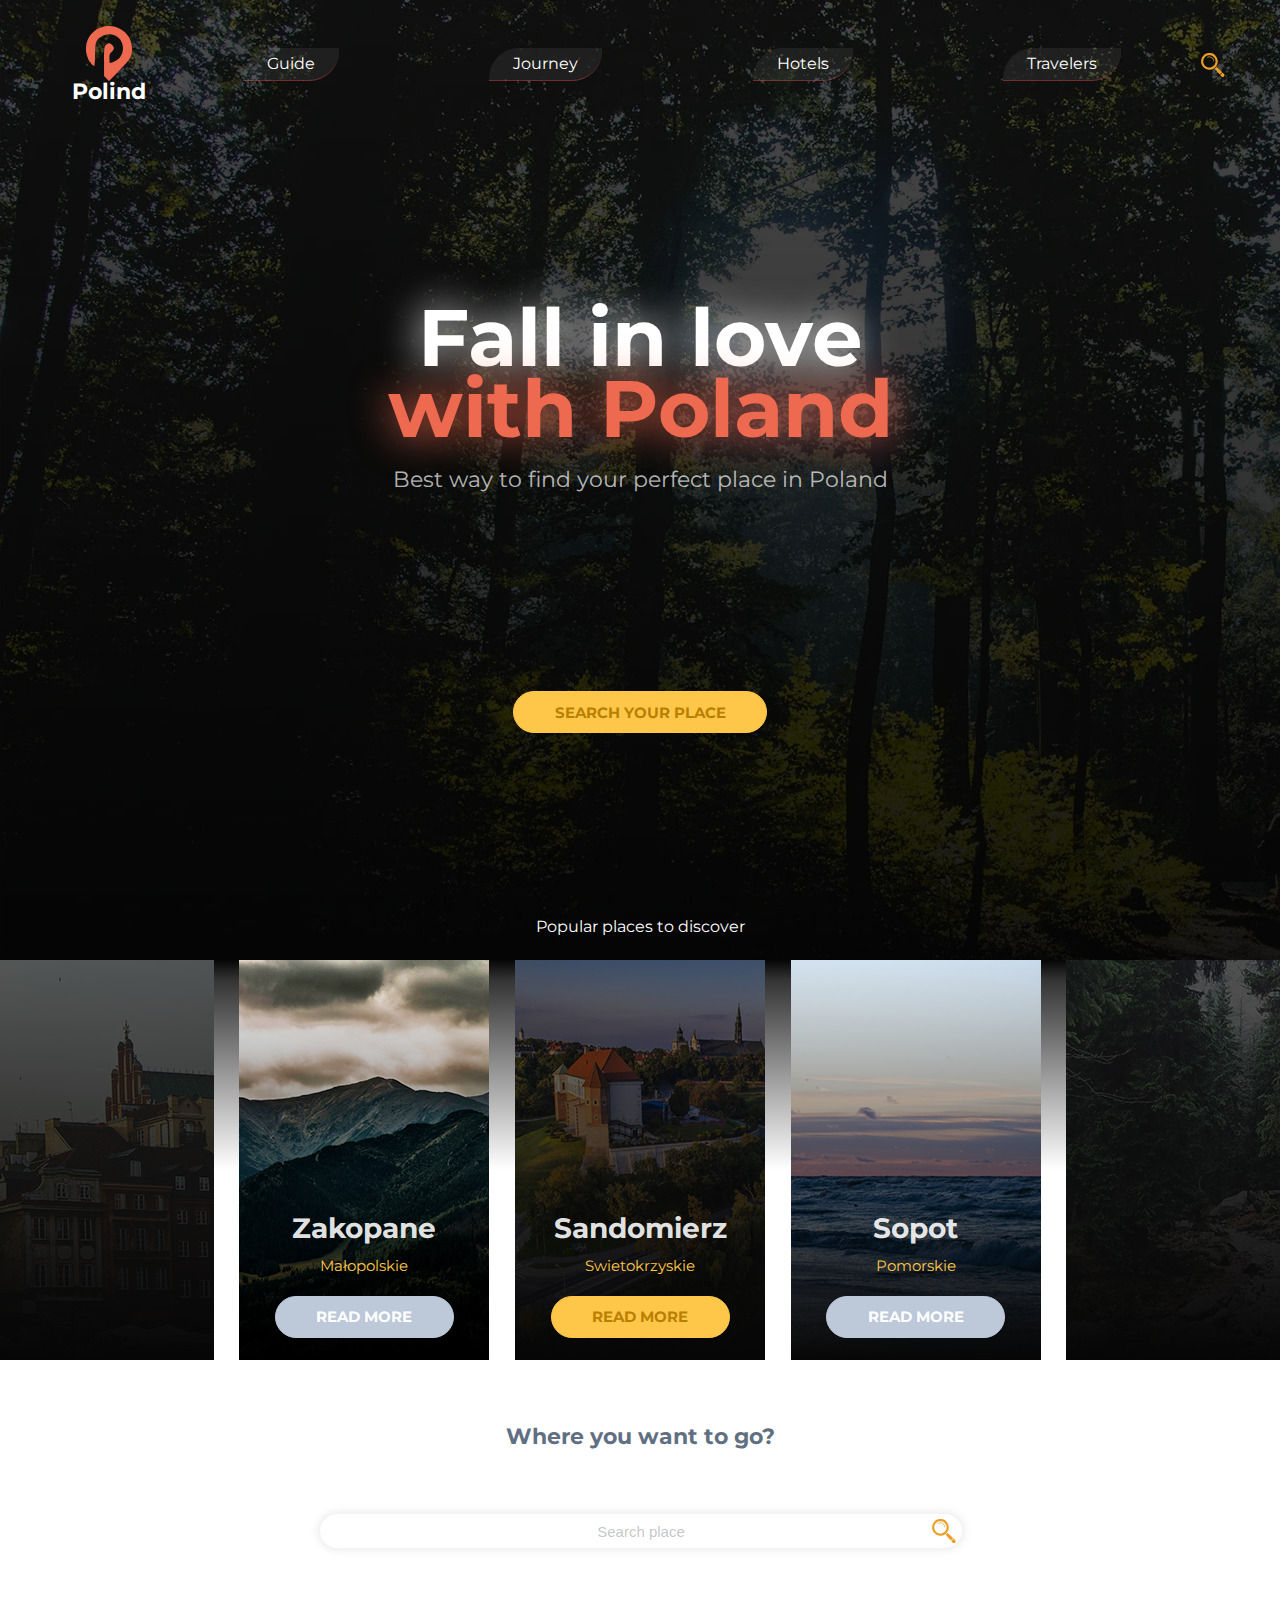
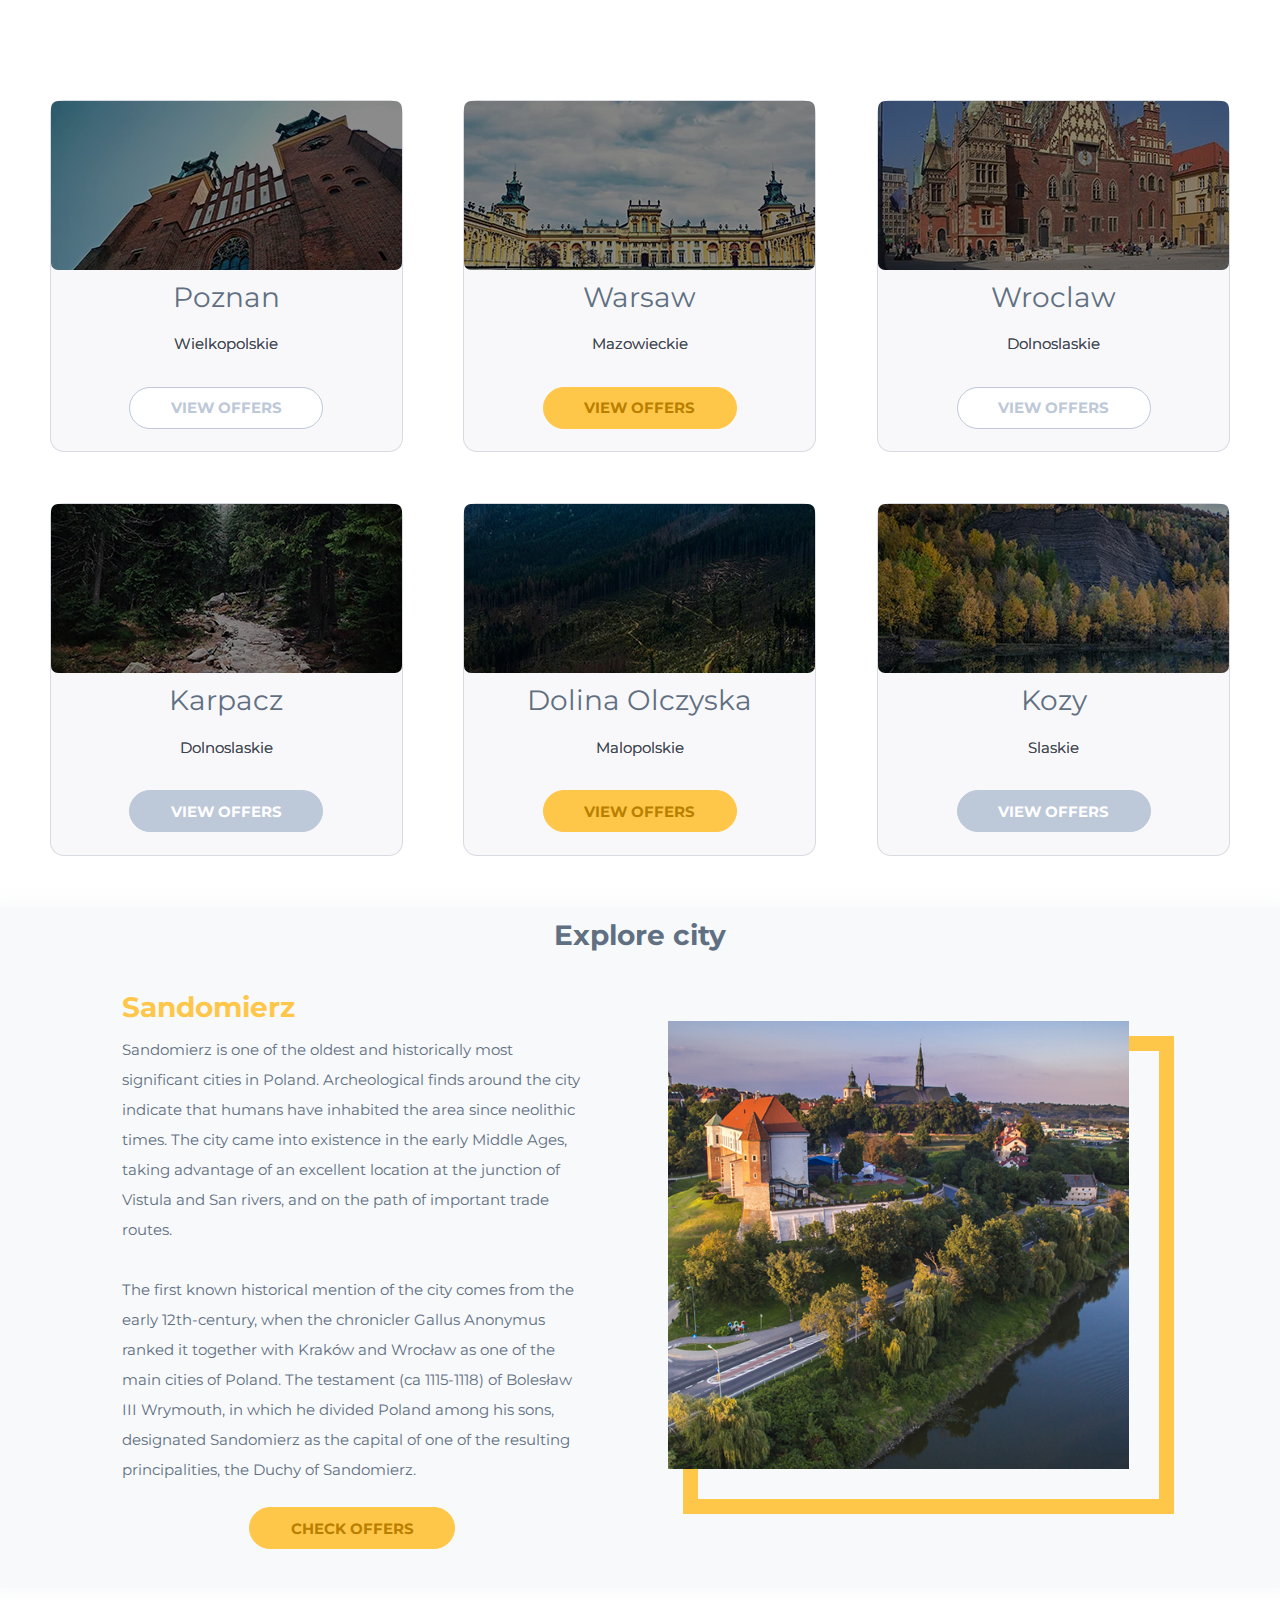
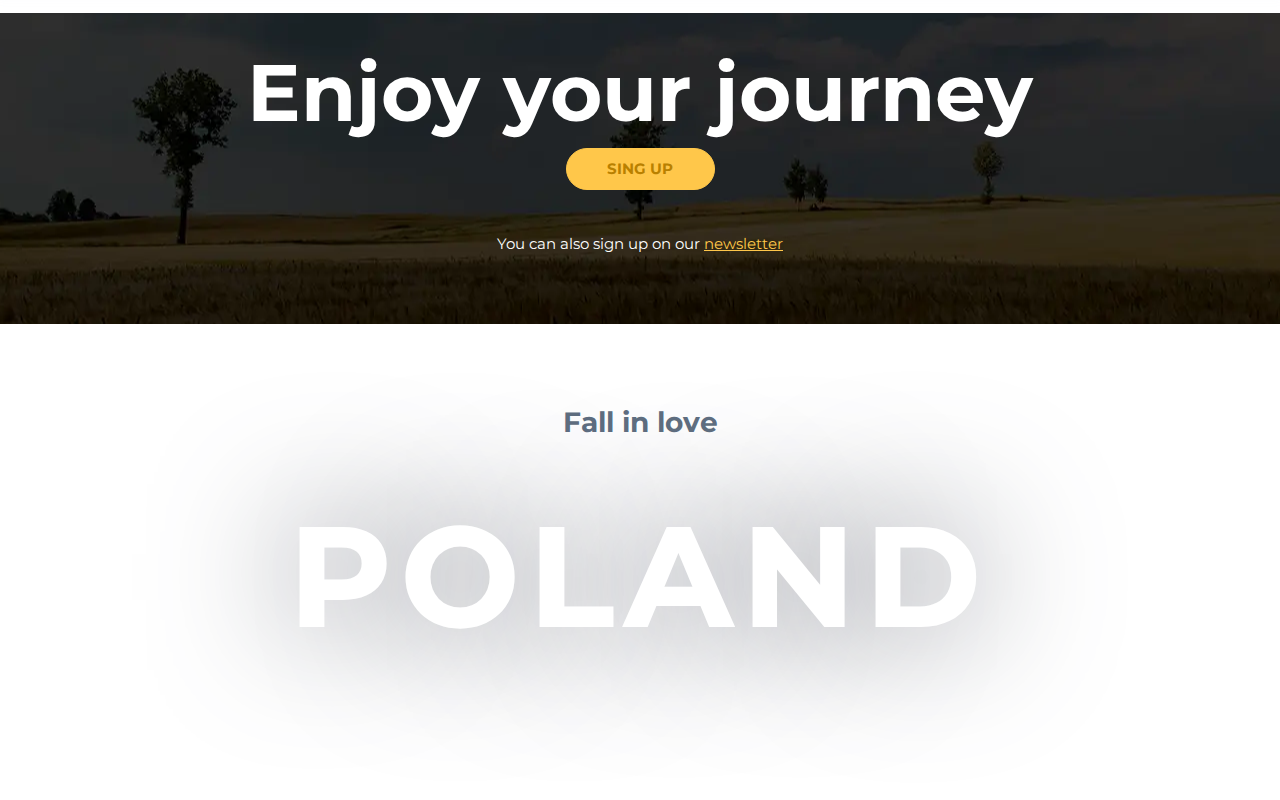
==== index.html @ 22d3c98f "scroll animations" ====
<!DOCTYPE html>
<html lang="ru">
<head>

<meta charset="UTF-8">
<meta name="viewport" content="width=device-width, initial-scale=1.0">

<link rel="apple-touch-icon" sizes="180x180" href="img/favicon/apple-touch-icon.png">
<link rel="icon" type="image/png" sizes="32x32" href="img/favicon/favicon-32x32.png">
<link rel="icon" type="image/png" sizes="16x16" href="img/favicon/favicon-16x16.png">
<link rel="manifest" href="img/favicon/site.webmanifest">
<link rel="mask-icon" href="img/favicon/safari-pinned-tab.svg" color="#5bbad5">
<meta name="msapplication-TileColor" content="#da532c">
<meta name="theme-color" content="#ffffff">


<link href="https://fonts.googleapis.com/css2?family=Montserrat:wght@400;700&display=swap" rel="stylesheet">

<link rel="stylesheet" href="css/reset.css"> 
<link rel="stylesheet" href="css/main.css"> 
<script src="js/main.js" defer></script>


<title> Poland Travel </title>  

</head>

<body class="body">
<div class="contanier">
<header class="header"> 


<div class="header__menu">
  
  <button class="header__mobile-toggle button"></button>
<div class="header__logo-body">
<div  class="header__logo-img" ></div>
<div class="header__logo-txt">Polind</div>

</div>

<ul class="header__menu-list ">

    <li class="header__menu-item">
Guide
    </li>
    <li class="header__menu-item">
Journey 
    </li>
    <li class="header__menu-item">
Hotels
    </li>
    <li class="header__menu-item">
Travelers
    </li>
    <li class="header__search-btn"><button  class=" search-btn header__search-btn " ></button></li>
    
</ul>

</div>



<div class=" header__title-wrapper">
<div  class="header__title-body  ">
    <span class="header__title-txt">Fall&nbsp;in&nbsp;love <br></span> <span class="header__title-two-txt">with&nbsp;Poland</span><br>
    <span class="header__subtitle-txt">Best way to find your perfect place in Poland</span>
</div>
</div>


<div class="header__btn">
<button class="btn-big button btn-orange">
search your place
</button>
</div>




<span  class="header__subtitle-thwo-txt">Popular places to discover</span>



</header>   




<main class="content"> 

<div class="content__head-wrapper">

<div class="content__head-list">



<div class="content__head-item">

      <span class="content__head-item-title">Zakopane</span>
      <br>
      <span class="content__head-item-subtitle">Małopolskie</span>
      <button class="content__sity-line-item-btn btn-big button btn-grey">
        read&nbsp;more
        </button>
</div>  

<div class="content__head-item">
      <span class="content__head-item-title">Sandomierz</span>
      <br>
      <span class="content__head-item-subtitle">Swietokrzyskie</span>



<button class="content__sity-line-item-btn btn-big button btn-orange">
read&nbsp;more
</button>

</div>  

<div class="content__head-item">
      <span class="content__head-item-title">Sopot</span>
      <br>
      <span class="content__head-item-subtitle">Pomorskie</span>
      <button class="content__sity-line-item-btn btn-big button btn-grey">
        read&nbsp;more
        </button>
</div>  

</div>
</div>

<div class="content__title ">
  <label for="search-form">Where you want to go?</label>
</div>




  <form class="content__search-form">
  <input  id="search-form" maxlength="30" class="content__search-form-input" type="text" placeholder="Search place">
  <button  class="content__search-form-btn  search-btn" ></button>

  </form>




<nav class="content__btn-line-wrapper animation">
  <div class="content__btn-line ">
<button class="btn-small  button btn-orange">
Journey
</button>
<button class="btn-small  button btn-grey">
Travelers
</button>
<button class="btn-small  button btn-grey">
Guide
</button>
</div>
<div class="content__btn-line ">
<button class="btn-small  button btn-white ">
Mazury
</button>
<button class="btn-small  button btn-white ">
Cracow
</button>

<button class=" btn-small  button btn-white ">
Zakopane
</button>
</div>
</nav>





<section   class="content__sity-line-list ">
  


<div class="content__sity-line-item">

  <picture >
    <source class="content__sity-line-item-img" srcset="img/content/Poznan.webp" type="image/webp">
      <img class="content__sity-line-item-img" alt="Poznan"  src="img/content/Poznan.png">
  </picture>


<h2 class="content__sity-line-item-title">Poznan</h2>
<div class="content__sity-line-item-subtitle">Wielkopolskie</div>

<button  class="content__sity-line-item-btn btn-big button btn-white">
view&nbsp;offers
</button>

</div>


<div class="content__sity-line-item">
  
  <picture >
    <source class="content__sity-line-item-img" srcset="img/content/warshaw.webp" type="image/webp">
      <img class="content__sity-line-item-img" alt="Warsaw"  src="img/content/warshaw.png">
  </picture>


<h2 class="content__sity-line-item-title">Warsaw</h2>
<div class="content__sity-line-item-subtitle">Mazowieckie</div>

<button class="content__sity-line-item-btn btn-big button btn-orange">
view&nbsp;offers 
</button>
</div>



<div class="content__sity-line-item">
  
  <picture >
    <source class="content__sity-line-item-img" srcset="img/content/wroclaw.webp" type="image/webp">
      <img class="content__sity-line-item-img" alt="Wroclaw"  src="img/content/wroclaw.png">
  </picture>


<h2 class="content__sity-line-item-title">Wroclaw</h2>
<div class="content__sity-line-item-subtitle">Dolnoslaskie</div>

<button class="content__sity-line-item-btn btn-big button btn-white">
view&nbsp;offers
</button>
</div>





<div class="content__sity-line-item">
  
  <picture >
    <source class="content__sity-line-item-img" srcset="img/content/karpacz.webp" type="image/webp">

      <img class="content__sity-line-item-img" alt="Karpacz" src="img/content/karpacz.png">
  </picture>


<h2 class="content__sity-line-item-title">Karpacz</h2>
<div class="content__sity-line-item-subtitle">Dolnoslaskie</div>

<button class="content__sity-line-item-btn btn-big button btn-grey">
view&nbsp;offers
</button>
</div>


<div class="content__sity-line-item">

  <picture >
    <source class="content__sity-line-item-img" srcset="img/content/dolina_o_czyska.webp" type="image/webp">

      <img class="content__sity-line-item-img" alt="Dolina Olczyska"  src="img/content/dolina_o_czyska.png">
  </picture>


<h2 class="content__sity-line-item-title">Dolina Olczyska</h2>
<div class="content__sity-line-item-subtitle">Malopolskie</div>

<button class="content__sity-line-item-btn btn-big button btn-orange">
view&nbsp;offers
</button>

</div>



<div class="content__sity-line-item">
  <picture >
    <source class="content__sity-line-item-img" srcset="img/content/kozy.webp" type="image/webp">

      <img class="content__sity-line-item-img"  alt="Kozy"  src="img/content/kozy.png">
  </picture>

<h2 class="content__sity-line-item-title">Kozy</h2>
<div class="content__sity-line-item-subtitle">Slaskie</div>

<button class="content__sity-line-item-btn btn-big button btn-grey">
view&nbsp;offers
</button>
</div>




</section>





<section class="sity-special" >

<h2 class="sity-special__title">
  Explore city
</h2>

<div class="sity-special__body">

<div class="sity-special__body-left">
<h3 class="sity-special__body-left-title">Sandomierz</h3>
<div class="sity-special__txt"> 
<p>
Sandomierz is one of the oldest and historically most significant cities in Poland. Archeological finds around the city indicate that humans have inhabited the area since neolithic times. The city came into existence in the early Middle Ages, taking advantage of an excellent location at the junction of Vistula and San rivers, and on the path of important trade routes. 
</p>
<br>
<p>
The first known historical mention of the city comes from the early 12th-century, when the chronicler Gallus Anonymus ranked it together with Kraków and Wrocław as one of the main cities of Poland. The testament (ca 1115-1118) of Bolesław III Wrymouth, in which he divided Poland among his sons, designated Sandomierz as the capital of one of the resulting principalities, the Duchy of Sandomierz.
</p>
</div>

<button class="btn-big button  btn-orange">
  check&nbsp;offers 
</button>
</div>
<div class="sity-special__bg-wrapper">
  <span class="sity-special__bg-txt  animation">San</span>
  <span class="sity-special__bg-txt  animation">dom </span>
  <span class="sity-special__bg-txt  animation">ierz </span>
  </div>

<div class="sity-special__body-right">

<img alt="sandomierz" class="sity-special__img" src="img/content/sandomierz.png">


</div>


</div>
</section>

</main>

<footer class="footer"> 
<div class="footer__offer">
<p  class="footer__offer-title ">
Enjoy your journey
</p>

<button class="btn-big button btn-orange">
sing&nbsp;up
</button>


<a href="#" class="footer__offer-link">You can also sign up on our 
    <span class="footer__offer-link-span">newsletter</span>
</a>

</div>

<div class="footer__end">
  Fall in love 
<div class="footer__end-bg"> poland</div> 

</div>

</footer> 

<button class="go-top-btn"></button>
</div>
</body>
</html>
---- css/main.css ----
html {
  scroll-behavior: smooth;
  font-family: "Montserrat";
}

.body {
  width: 100%;
  margin: 0;
}

a, .button {
  cursor: pointer;
  outline: none;
}
a:focus, .button:focus {
  outline: none;
}
a:focus, .button:focus {
  outline: none;
}
a:hover, .button:hover {
  outline: none;
}

.contanier {
  overflow: hidden;
  max-width: 1600px;
  margin: 0 auto;
}

.button {
  font-size: 12px;
  text-decoration: none;
  font-family: "Montserrat";
  outline: none;
  border-radius: 40px;
  cursor: pointer;
  transition: all 0.4s ease-in-out;
  -webkit-user-select: none;
          user-select: none;
}
@media only screen and (min-width: 576px) {
  .button {
    font-size: 13px;
  }
}
@media only screen and (min-width: 767px) {
  .button {
    font-size: 14px;
  }
}
@media only screen and (min-width: 991px) {
  .button {
    font-size: 15px;
  }
}

.btn-big {
  text-transform: uppercase;
  padding: 0.7em 2.7em;
  font-weight: bold;
  margin: 1.5em auto;
}

.btn-small {
  padding: 0.3em 1em;
  font-weight: bold;
  margin: 1.5em auto;
}

.btn-orange {
  background-color: #ffc74a;
  color: #b98000;
  border: #ffc74a 1px solid;
}
.btn-orange:focus {
  color: #ffffff;
  border: #ffffff 1px solid;
  box-shadow: #ffc74a 0 0 5px 2px;
}

.btn-grey {
  background-color: #bdc8d9;
  color: #ffffff;
  border: 1px solid #bdc8d9;
}
.btn-grey:focus {
  color: #ffffff;
  border: #ffffff 1px solid;
  background-color: #8f96a1;
  box-shadow: #5d6269 0 0 5px 2px;
}

.btn-white {
  background-color: #ffffff;
  color: #bdc8d9;
  border: 1px solid #bdc8d9;
}
.btn-white:focus {
  color: #5d6269;
  border: #ffc74a 1px solid;
  box-shadow: #ffc74a 0 0 5px 2px;
}

.search-btn {
  background-image: url(../img/search.svg);
  background-size: 1.5em;
  background-repeat: no-repeat;
  background-position: center;
  border-radius: 50%;
  border: none;
  outline: none;
  width: 2em;
  min-height: 1.5em;
  height: 100%;
  background-color: transparent;
  transform: rotate(1deg);
  transition: all 0.4s ease-in-out;
}
.search-btn:focus {
  transform: rotate(25deg);
}

@media only screen and (min-width: 991px) {
  .search-btn:hover {
    transform: rotate(25deg);
  }

  .btn-orange:hover {
    color: #ffffff;
    border: #ffffff 1px solid;
    box-shadow: #ffc74a 0 0 5px 2px;
  }

  .btn-grey:hover {
    color: #ffffff;
    border: #ffffff 1px solid;
    background-color: #8f96a1;
    box-shadow: #5d6269 0 0 5px 2px;
  }

  .btn-white:hover {
    color: #5d6269;
    border: #ffc74a 1px solid;
    box-shadow: #ffc74a 0 0 5px 2px;
  }
}
.go-top-btn {
  width: 2em;
  height: 2em;
  border-radius: 50%;
  z-index: 7;
  background-image: url(../img/arrow_up.svg);
  background-repeat: no-repeat;
  background-position: center;
  display: none;
  background-color: rgba(134, 134, 134, 0.466);
  border: 1px solid transparent;
  position: fixed;
  bottom: 4vw;
  right: 2vw;
  transition: all 0.4s linear;
}
.go-top-btn:hover, .go-top-btn:focus {
  background-color: rgba(134, 134, 134, 0.815);
  border: 1px solid white;
  box-shadow: rgba(134, 134, 134, 0.815) 0 0 5px 3px;
}

.animation {
  visibility: hidden;
}

.header {
  background: linear-gradient(rgba(0, 0, 0, 0.7), rgba(0, 0, 0, 0.9)), url(../img/header/Header-bg_mobile.webp);
  background-repeat: no-repeat;
  background-size: cover;
  color: #ffff;
  text-align: center;
  display: flex;
  flex-direction: column;
  justify-content: space-around;
  -webkit-user-select: none;
          user-select: none;
  min-height: 101vh;
  max-height: 900px;
  overflow: hidden;
  position: relative;
}

.header__menu {
  display: flex;
  justify-content: space-between;
  align-items: center;
  padding: 0 1em;
}

.header__logo-body {
  display: flex;
  align-items: center;
  justify-content: center;
  flex-wrap: wrap;
  font-size: 16px;
  z-index: 7;
  top: 1em;
  left: 1em;
  position: absolute;
}
@media only screen and (min-width: 576px) {
  .header__logo-body {
    font-size: 18px;
  }
}
@media only screen and (min-width: 767px) {
  .header__logo-body {
    font-size: 20px;
  }
}
@media only screen and (min-width: 991px) {
  .header__logo-body {
    font-size: 22px;
  }
}

.header__logo-img {
  background-image: url(../img/Logo.svg);
  background-size: contain;
  background-position: center;
  background-repeat: no-repeat;
  height: 2.5em;
  width: 2.5em;
}

.header__logo-txt {
  color: white;
  font-weight: bold;
}

.header__mobile-toggle {
  padding: 1em;
  border: none;
  background-color: transparent;
  position: absolute;
  top: 1em;
  right: 1em;
  z-index: 7;
}
.header__mobile-toggle::before, .header__mobile-toggle::after {
  content: " ";
  height: 0.2em;
  width: 100%;
  background-color: #fff;
  position: absolute;
  border-radius: 40px;
  box-shadow: 0 0 5px 1px #fff;
}
.header__mobile-toggle::before {
  top: 30%;
  right: 0;
  width: 80%;
}
.header__mobile-toggle::after {
  bottom: 30%;
  right: 0;
}

.header__mobile-toggle--active {
  padding: 1em;
  border: none;
  background-color: transparent;
  position: absolute;
  top: 1.5em;
  right: 1em;
  z-index: 7;
}
.header__mobile-toggle--active::before, .header__mobile-toggle--active::after {
  content: " ";
  height: 0.2em;
  width: 100%;
  background-color: #fff;
  position: absolute;
  border-radius: 40px;
  box-shadow: 0 0 5px 1px #f04a4a;
}
.header__mobile-toggle--active::before {
  top: 40%;
  right: 0;
  width: 100%;
  transform: rotate(45deg);
}
.header__mobile-toggle--active::after {
  bottom: 50%;
  right: 0;
  transform: rotate(-45deg);
}

.header__menu-list {
  background-color: black;
  display: flex;
  flex-direction: column;
  justify-content: space-evenly;
  height: 100vh;
  width: 100vw;
  transition: all 1s linear;
  position: absolute;
  top: 0;
  right: 0;
  z-index: 6;
  transform: translateX(100%);
  transition: all 0.4s linear;
}

.header__menu-list--active {
  transform: translateX(0%);
}

.header__search-btn {
  display: none;
}

.header__menu-item {
  text-decoration: none;
  padding: 0.5em 1.5em;
  color: #ffff;
  list-style-type: none;
  margin: auto;
  border-bottom: 1px rgba(240, 74, 74, 0.397) solid;
  border-top-left-radius: 30px;
  border-bottom-right-radius: 30px;
  background: rgba(255, 255, 255, 0.07);
  transition: all 0.5s linear;
}
.header__menu-item:focus {
  box-shadow: #fff -2px -1px 5px 0.5px;
  background: rgba(255, 255, 255, 0.123);
  border-bottom: 1px #f04a4a solid;
  text-shadow: 0 0 7px #ed6950;
  -webkit-text-decoration: underline #ed6950;
          text-decoration: underline #ed6950;
  color: black;
  -webkit-text-stroke: 1px white;
}

.header__title-wrapper {
  margin-top: 3em;
  text-align: center;
  padding: 0 2em;
}

.header__title-txt, .header__title-two-txt {
  color: white;
  font-weight: bold;
  font-size: 40px;
  animation: madword 3s 0.2s;
}
@media only screen and (min-width: 576px) {
  .header__title-txt, .header__title-two-txt {
    font-size: 55px;
  }
}
@media only screen and (min-width: 767px) {
  .header__title-txt, .header__title-two-txt {
    font-size: 60px;
  }
}
@media only screen and (min-width: 991px) {
  .header__title-txt, .header__title-two-txt {
    font-size: 80px;
  }
}

.header__title-txt {
  text-shadow: 0 0 0.5em;
  letter-spacing: 0em;
}

.header__title-two-txt {
  letter-spacing: 0em;
  color: #ed6950;
  text-shadow: 0 0 0.5em;
}

@keyframes madword {
  0% {
    text-shadow: 0 0 0em;
    color: transparent;
    letter-spacing: 10em;
  }
  50% {
    text-shadow: 0 0 0em;
    letter-spacing: 0em;
  }
  80% {
    text-shadow: 0 0 1em;
  }
  90% {
    text-shadow: 0 0 0em;
    letter-spacing: 0em;
  }
  100% {
    text-shadow: 0 0 0em;
    letter-spacing: 0em;
  }
}
.header__subtitle-txt {
  color: rgba(255, 255, 255, 0.7);
  font-size: 16px;
}
@media only screen and (min-width: 576px) {
  .header__subtitle-txt {
    font-size: 18px;
  }
}
@media only screen and (min-width: 767px) {
  .header__subtitle-txt {
    font-size: 20px;
  }
}
@media only screen and (min-width: 991px) {
  .header__subtitle-txt {
    font-size: 22px;
  }
}

.header-btn, .header__subtitle__thwo-wrapper, .header__title-body {
  line-height: 3em;
  text-align: center;
}

.header__subtitle-thwo-txt {
  color: white;
}

@media screen and (min-width: 991px) {
  .header {
    background: linear-gradient(rgba(0, 0, 0, 0.7), rgba(0, 0, 0, 0.9)), url(../img/header/Photo.webp);
    justify-content: space-between;
    padding: 2vw 2vw;
  }

  .header__menu {
    display: flex;
    justify-content: space-between;
    align-items: center;
    padding: 0 2vw;
  }

  .header__mobile-toggle, .header__mobile-toggle--active {
    display: none;
  }

  .header__logo-body {
    position: static;
  }

  .header__menu-list {
    position: static;
    background-color: transparent;
    display: flex;
    flex-direction: row;
    justify-content: space-evenly;
    height: auto;
    width: 100%;
    transition: all 1s linear;
    z-index: 6;
    transform: translateX(0);
    transition: all 0.4s linear;
  }

  .header__search-btn {
    display: block;
  }

  .header__menu-item {
    text-decoration: none;
    padding: 0.5em 1.5em;
    color: #ffff;
    list-style-type: none;
    margin: auto;
    border-bottom: 1px rgba(240, 74, 74, 0.397) solid;
    border-top-left-radius: 30px;
    border-bottom-right-radius: 30px;
    background: rgba(255, 255, 255, 0.07);
    cursor: pointer;
    transition: all 0.5s linear;
  }
  .header__menu-item:hover {
    box-shadow: #fff -2px -1px 5px 0.5px;
    background: rgba(255, 255, 255, 0.123);
    border-bottom: 1px #f04a4a solid;
    text-shadow: 0 0 7px #ed6950;
    -webkit-text-decoration: underline #ed6950;
            text-decoration: underline #ed6950;
    color: black;
    -webkit-text-stroke: 1px white;
  }
}
.header {
  background: linear-gradient(rgba(0, 0, 0, 0.7), rgba(0, 0, 0, 0.9)), url(../img/header/Header-bg_mobile.webp);
  background-repeat: no-repeat;
  background-size: cover;
  color: #ffff;
  text-align: center;
  display: flex;
  flex-direction: column;
  justify-content: space-around;
  -webkit-user-select: none;
          user-select: none;
  min-height: 101vh;
  max-height: 900px;
  overflow: hidden;
  position: relative;
}

.header__menu {
  display: flex;
  justify-content: space-between;
  align-items: center;
  padding: 0 1em;
}

.header__logo-body {
  display: flex;
  align-items: center;
  justify-content: center;
  flex-wrap: wrap;
  font-size: 16px;
  z-index: 7;
  top: 1em;
  left: 1em;
  position: absolute;
}
@media only screen and (min-width: 576px) {
  .header__logo-body {
    font-size: 18px;
  }
}
@media only screen and (min-width: 767px) {
  .header__logo-body {
    font-size: 20px;
  }
}
@media only screen and (min-width: 991px) {
  .header__logo-body {
    font-size: 22px;
  }
}

.header__logo-img {
  background-image: url(../img/Logo.svg);
  background-size: contain;
  background-position: center;
  background-repeat: no-repeat;
  height: 2.5em;
  width: 2.5em;
}

.header__logo-txt {
  color: white;
  font-weight: bold;
}

.header__mobile-toggle {
  padding: 1em;
  border: none;
  background-color: transparent;
  position: absolute;
  top: 1em;
  right: 1em;
  z-index: 7;
}
.header__mobile-toggle::before, .header__mobile-toggle::after {
  content: " ";
  height: 0.2em;
  width: 100%;
  background-color: #fff;
  position: absolute;
  border-radius: 40px;
  box-shadow: 0 0 5px 1px #fff;
}
.header__mobile-toggle::before {
  top: 30%;
  right: 0;
  width: 80%;
}
.header__mobile-toggle::after {
  bottom: 30%;
  right: 0;
}

.header__mobile-toggle--active {
  padding: 1em;
  border: none;
  background-color: transparent;
  position: absolute;
  top: 1.5em;
  right: 1em;
  z-index: 7;
}
.header__mobile-toggle--active::before, .header__mobile-toggle--active::after {
  content: " ";
  height: 0.2em;
  width: 100%;
  background-color: #fff;
  position: absolute;
  border-radius: 40px;
  box-shadow: 0 0 5px 1px #f04a4a;
}
.header__mobile-toggle--active::before {
  top: 40%;
  right: 0;
  width: 100%;
  transform: rotate(45deg);
}
.header__mobile-toggle--active::after {
  bottom: 50%;
  right: 0;
  transform: rotate(-45deg);
}

.header__menu-list {
  background-color: black;
  display: flex;
  flex-direction: column;
  justify-content: space-evenly;
  height: 100vh;
  width: 100vw;
  transition: all 1s linear;
  position: absolute;
  top: 0;
  right: 0;
  z-index: 6;
  transform: translateX(100%);
  transition: all 0.4s linear;
}

.header__menu-list--active {
  transform: translateX(0%);
}

.header__search-btn {
  display: none;
}

.header__menu-item {
  text-decoration: none;
  padding: 0.5em 1.5em;
  color: #ffff;
  list-style-type: none;
  margin: auto;
  border-bottom: 1px rgba(240, 74, 74, 0.397) solid;
  border-top-left-radius: 30px;
  border-bottom-right-radius: 30px;
  background: rgba(255, 255, 255, 0.07);
  transition: all 0.5s linear;
}
.header__menu-item:focus {
  box-shadow: #fff -2px -1px 5px 0.5px;
  background: rgba(255, 255, 255, 0.123);
  border-bottom: 1px #f04a4a solid;
  text-shadow: 0 0 7px #ed6950;
  -webkit-text-decoration: underline #ed6950;
          text-decoration: underline #ed6950;
  color: black;
  -webkit-text-stroke: 1px white;
}

.header__title-wrapper {
  margin-top: 3em;
  text-align: center;
  padding: 0 2em;
}

.header__title-txt, .header__title-two-txt {
  color: white;
  font-weight: bold;
  font-size: 40px;
  animation: madword 3s 0.2s;
}
@media only screen and (min-width: 576px) {
  .header__title-txt, .header__title-two-txt {
    font-size: 55px;
  }
}
@media only screen and (min-width: 767px) {
  .header__title-txt, .header__title-two-txt {
    font-size: 60px;
  }
}
@media only screen and (min-width: 991px) {
  .header__title-txt, .header__title-two-txt {
    font-size: 80px;
  }
}

.header__title-txt {
  text-shadow: 0 0 0.5em;
  letter-spacing: 0em;
}

.header__title-two-txt {
  letter-spacing: 0em;
  color: #ed6950;
  text-shadow: 0 0 0.5em;
}

@keyframes madword {
  0% {
    text-shadow: 0 0 0em;
    color: transparent;
    letter-spacing: 10em;
  }
  50% {
    text-shadow: 0 0 0em;
    letter-spacing: 0em;
  }
  80% {
    text-shadow: 0 0 1em;
  }
  90% {
    text-shadow: 0 0 0em;
    letter-spacing: 0em;
  }
  100% {
    text-shadow: 0 0 0em;
    letter-spacing: 0em;
  }
}
.header__subtitle-txt {
  color: rgba(255, 255, 255, 0.7);
  font-size: 16px;
}
@media only screen and (min-width: 576px) {
  .header__subtitle-txt {
    font-size: 18px;
  }
}
@media only screen and (min-width: 767px) {
  .header__subtitle-txt {
    font-size: 20px;
  }
}
@media only screen and (min-width: 991px) {
  .header__subtitle-txt {
    font-size: 22px;
  }
}

.header-btn, .header__subtitle__thwo-wrapper, .header__title-body {
  line-height: 3em;
  text-align: center;
}

.header__subtitle-thwo-txt {
  color: white;
}

@media screen and (min-width: 991px) {
  .header {
    background: linear-gradient(rgba(0, 0, 0, 0.7), rgba(0, 0, 0, 0.9)), url(../img/header/Photo.webp);
    justify-content: space-between;
    padding: 2vw 2vw;
  }

  .header__menu {
    display: flex;
    justify-content: space-between;
    align-items: center;
    padding: 0 2vw;
  }

  .header__mobile-toggle, .header__mobile-toggle--active {
    display: none;
  }

  .header__logo-body {
    position: static;
  }

  .header__menu-list {
    position: static;
    background-color: transparent;
    display: flex;
    flex-direction: row;
    justify-content: space-evenly;
    height: auto;
    width: 100%;
    transition: all 1s linear;
    z-index: 6;
    transform: translateX(0);
    transition: all 0.4s linear;
  }

  .header__search-btn {
    display: block;
  }

  .header__menu-item {
    text-decoration: none;
    padding: 0.5em 1.5em;
    color: #ffff;
    list-style-type: none;
    margin: auto;
    border-bottom: 1px rgba(240, 74, 74, 0.397) solid;
    border-top-left-radius: 30px;
    border-bottom-right-radius: 30px;
    background: rgba(255, 255, 255, 0.07);
    cursor: pointer;
    transition: all 0.5s linear;
  }
  .header__menu-item:hover {
    box-shadow: #fff -2px -1px 5px 0.5px;
    background: rgba(255, 255, 255, 0.123);
    border-bottom: 1px #f04a4a solid;
    text-shadow: 0 0 7px #ed6950;
    -webkit-text-decoration: underline #ed6950;
            text-decoration: underline #ed6950;
    color: black;
    -webkit-text-stroke: 1px white;
  }
}
.footer {
  -webkit-user-select: none;
          user-select: none;
  text-align: center;
}

.footer__offer {
  background-image: url(../img/footer/footer__bg-mobile.webp);
  background-position: right;
  background-color: grey;
  background-size: auto 100%;
  background-repeat: no-repeat;
  display: flex;
  justify-content: space-evenly;
  align-items: center;
  flex-direction: column;
  padding: 3em 1em;
  line-height: 4em;
}

.footer__offer-title {
  color: white;
  font-weight: bold;
  font-size: 40px;
}
@media only screen and (min-width: 576px) {
  .footer__offer-title {
    font-size: 55px;
  }
}
@media only screen and (min-width: 767px) {
  .footer__offer-title {
    font-size: 60px;
  }
}
@media only screen and (min-width: 991px) {
  .footer__offer-title {
    font-size: 80px;
  }
}

.footer__offer-link {
  font-size: 12px;
  color: #ffffff;
  transition: all 0.4s linear;
  -webkit-text-decoration: underline transparent;
          text-decoration: underline transparent;
}
@media only screen and (min-width: 576px) {
  .footer__offer-link {
    font-size: 13px;
  }
}
@media only screen and (min-width: 767px) {
  .footer__offer-link {
    font-size: 14px;
  }
}
@media only screen and (min-width: 991px) {
  .footer__offer-link {
    font-size: 15px;
  }
}
.footer__offer-link:focus {
  text-shadow: 0 0 5px;
  text-decoration: underline;
}

.footer__offer-link-span {
  text-decoration: underline;
  color: #ffc74a;
}

.footer__end {
  font-size: 20px;
  font-weight: bold;
  padding: 3em 0;
  color: #606f81;
}
@media only screen and (min-width: 576px) {
  .footer__end {
    font-size: 22px;
  }
}
@media only screen and (min-width: 767px) {
  .footer__end {
    font-size: 24px;
  }
}
@media only screen and (min-width: 991px) {
  .footer__end {
    font-size: 28px;
  }
}

.footer__end-bg {
  font-size: 2em;
  color: white;
  letter-spacing: 10px;
  -webkit-text-stroke: 2px;
  line-height: 2em;
  text-transform: uppercase;
  text-shadow: 0px 0px 1em #4e525e;
}

@media only screen and (min-width: 576px) {
  .footer__end-bg {
    font-size: 4em;
  }
}
@media only screen and (min-width: 767px) {
  .footer__end-bg {
    font-size: 5em;
  }

  .footer__offer {
    background-image: url(../img/footer/footer__bg.webp);
    background-position: center;
    background-size: auto auto;
  }
}
@media only screen and (min-width: 991px) {
  .footer__offer-link:hover {
    text-shadow: 0 0 5px;
    text-decoration: underline;
  }
}
.content__head-wrapper {
  width: 100%;
  background: linear-gradient(to bottom, #060606, #343434 5%, #fff, #fff);
}

.content__head-list {
  width: 97%;
  display: flex;
  flex-wrap: wrap;
  align-items: center;
  justify-content: center;
  margin: 0 auto;
}

.content__head-item {
  height: 90vw;
  width: 100%;
  max-width: 370px;
  max-height: 430px;
  display: flex;
  flex-direction: column;
  justify-content: flex-end;
  text-align: center;
  margin: 0 1vw;
  -webkit-user-select: none;
          user-select: none;
  transition: all 0.4s linear;
}
.content__head-item:nth-child(1) {
  background: linear-gradient(to top, #000000, #06060600), url(../img/content/head/Zakopane.png);
}
.content__head-item:nth-child(2) {
  background: linear-gradient(to top, #060606, #06060600), url(../img/content/head/Sandomierz.png);
}
.content__head-item:nth-child(3) {
  background: linear-gradient(to top, #060606, #06060600), url(../img/content/head/Sopot.png);
}

.content__head-item:nth-child(1).content__head-item:focus .content__sity-line-item-btn {
  color: #ffffff;
  border: #ffffff 1px solid;
  background-color: #8f96a1;
  box-shadow: #5d6269 0 0 5px 2px;
}

.content__head-item:nth-child(2).content__head-item:focus .content__sity-line-item-btn {
  color: #ffffff;
  border: #ffffff 1px solid;
  box-shadow: #ffc74a 0 0 5px 2px;
}

.content__head-item:nth-child(3).content__head-item:focus .content__sity-line-item-btn {
  color: #ffffff;
  border: #ffffff 1px solid;
  background-color: #8f96a1;
  box-shadow: #5d6269 0 0 5px 2px;
}

.content__head-item-title {
  font-size: 20px;
  color: rgba(255, 255, 255, 0.902);
  font-weight: bold;
  margin: 0 0.5em;
}
@media only screen and (min-width: 576px) {
  .content__head-item-title {
    font-size: 22px;
  }
}
@media only screen and (min-width: 767px) {
  .content__head-item-title {
    font-size: 24px;
  }
}
@media only screen and (min-width: 991px) {
  .content__head-item-title {
    font-size: 28px;
  }
}

.content__head-item-subtitle {
  font-size: 12px;
  color: #ffc74a;
}
@media only screen and (min-width: 576px) {
  .content__head-item-subtitle {
    font-size: 13px;
  }
}
@media only screen and (min-width: 767px) {
  .content__head-item-subtitle {
    font-size: 14px;
  }
}
@media only screen and (min-width: 991px) {
  .content__head-item-subtitle {
    font-size: 15px;
  }
}

.content__title {
  font-size: 16px;
  color: #606f81;
  font-weight: bold;
  text-align: center;
  margin: 3em 0;
}
@media only screen and (min-width: 576px) {
  .content__title {
    font-size: 18px;
  }
}
@media only screen and (min-width: 767px) {
  .content__title {
    font-size: 20px;
  }
}
@media only screen and (min-width: 991px) {
  .content__title {
    font-size: 22px;
  }
}

.content__search-form {
  margin: 0 auto;
  width: 90%;
  border-radius: 40px;
  background-color: rgba(255, 255, 255, 0);
  outline: none;
  position: relative;
  margin-bottom: 2vw;
}
.content__search-form ::-webkit-input-placeholder {
  /* Chrome/Opera/Safari */
  color: rgba(50, 55, 61, 0.3);
}

.content__search-form-input {
  box-shadow: 0px 0px 7px 3px rgba(141, 148, 169, 0.15);
  outline: none;
  border: 1px #ffff solid;
  border-radius: 40px;
  color: rgba(50, 55, 61, 0.3);
  width: 100%;
  text-align: center;
  outline: none;
  font-size: 12px;
  padding: 0.5em 0;
  display: block;
  transition: 0.4s all linear;
}
@media only screen and (min-width: 576px) {
  .content__search-form-input {
    font-size: 13px;
  }
}
@media only screen and (min-width: 767px) {
  .content__search-form-input {
    font-size: 14px;
  }
}
@media only screen and (min-width: 991px) {
  .content__search-form-input {
    font-size: 15px;
  }
}
.content__search-form-input:focus {
  color: #32373d;
  box-shadow: 0px 0px 7px 3px #8d94a9;
}

.content__search-form-btn {
  position: absolute;
  right: 0;
  top: 0;
}

.content__btn-line-wrapper,
.content__btn-line {
  display: flex;
  align-items: center;
  width: 100%;
}

.content__btn-line-wrapper {
  flex-wrap: wrap;
  justify-content: space-between;
  margin: 2vw auto;
}

.content__btn-line-wrapper.animation__active .content__btn-line:nth-child(1) {
  animation: content__btn-line1 2s;
}

.content__btn-line-wrapper.animation__active .content__btn-line:nth-child(2) {
  animation: content__btn-line2 2s;
}

@keyframes content__btn-line1 {
  0% {
    transform: translateX(-150%);
  }
  100% {
    transform: translateX(0%);
  }
}
@keyframes content__btn-line2 {
  0% {
    transform: translateX(150%);
  }
  100% {
    transform: translateX(0%);
  }
}
@media only screen and (min-width: 576px) {
  .content__btn-line {
    width: 49%;
  }

  .content__btn-line-wrapper {
    flex-wrap: wrap;
    margin: 2vw auto;
    width: 97%;
  }

  .content__head-list {
    flex-wrap: nowrap;
  }

  .content__search-form {
    width: 60%;
  }
}
@media only screen and (min-width: 767px) {
  .content__btn-line {
    width: 40%;
  }

  .content__btn-line-wrapper {
    width: 90%;
  }
}
@media only screen and (min-width: 991px) {
  .content__btn-line-wrapper {
    margin: 2vw auto;
    max-width: 1300px;
  }

  .content__btn-line {
    width: 30%;
  }

  .content__search-form {
    width: 50%;
  }

  .content__head-item {
    height: 90vw;
    width: 100%;
    max-width: 250px;
    max-height: 400px;
  }

  .content__head-item:nth-child(3) {
    position: relative;
  }
  .content__head-item:nth-child(3)::after {
    position: absolute;
    top: 0;
    right: calc(-100% + -2vw);
    content: " ";
    height: 90vw;
    width: 100%;
    max-width: 250px;
    max-height: 400px;
    background: linear-gradient(to top, #060606, #06060600), url(../img/content/head/Photo_dark_right.png);
    cursor: auto;
  }

  .content__head-item:nth-child(3) {
    position: relative;
  }
  .content__head-item:nth-child(3)::after {
    position: absolute;
    top: 0;
    right: calc(-100% + -2vw);
    content: " ";
    height: 90vw;
    width: 100%;
    max-width: 250px;
    max-height: 400px;
    background: linear-gradient(to top, #060606, #06060600), url(../img/content/head/Photo_dark_right.png);
    cursor: auto;
  }

  .content__head-item:nth-child(1) {
    position: relative;
  }
  .content__head-item:nth-child(1)::before {
    position: absolute;
    top: 0;
    right: calc(100% + 2vw);
    content: " ";
    height: 90vw;
    width: 100%;
    max-width: 250px;
    max-height: 400px;
    background: linear-gradient(to top, #060606, #06060600), url(../img/content/head/Photo_dark_left.png);
    cursor: auto;
  }

  .content__head-item:hover {
    cursor: pointer;
  }

  .content__head-item:nth-child(1).content__head-item:hover .content__sity-line-item-btn {
    color: #ffffff;
    border: #ffffff 1px solid;
    background-color: #8f96a1;
    box-shadow: #5d6269 0 0 5px 2px;
  }

  .content__head-item:nth-child(2).content__head-item:hover .content__sity-line-item-btn {
    color: #ffffff;
    border: #ffffff 1px solid;
    box-shadow: #ffc74a 0 0 5px 2px;
  }

  .content__head-item:nth-child(3).content__head-item:hover .content__sity-line-item-btn {
    color: #ffffff;
    border: #ffffff 1px solid;
    background-color: #8f96a1;
    box-shadow: #5d6269 0 0 5px 2px;
  }
}
.content__sity-line-list {
  display: flex;
  flex-wrap: wrap;
  align-items: center;
  justify-content: space-evenly;
  margin: 2vw auto;
  width: 97%;
  max-width: 1300px;
}

.content__sity-line-item {
  border-radius: 14px;
  border: 1px rgba(141, 148, 169, 0.3) solid;
  margin: 2vw auto;
  display: flex;
  flex-direction: column;
  align-items: center;
  background-color: rgba(141, 148, 169, 0.062);
  box-shadow: 0px 0px 7px 3px transparent;
  -webkit-user-select: none;
          user-select: none;
  transition: all 0.4s linear;
  cursor: pointer;
}
.content__sity-line-item:focus {
  background-color: rgba(141, 148, 169, 0.233);
  box-shadow: 0px 0px 7px 3px #8d94a9;
}

.content__sity-line-item-img {
  max-width: 100%;
  max-height: 100%;
  border-radius: 7px;
  filter: brightness(55%);
  transition: all 0.4s linear;
  object-fit: cover;
}

.content__sity-line-item-title {
  font-size: 20px;
  color: #606f81;
  margin-bottom: 1vw;
  margin-top: 1vw;
  -webkit-text-stroke: 1.5px transparent;
  transition: all 0.4s linear;
}
@media only screen and (min-width: 576px) {
  .content__sity-line-item-title {
    font-size: 22px;
  }
}
@media only screen and (min-width: 767px) {
  .content__sity-line-item-title {
    font-size: 24px;
  }
}
@media only screen and (min-width: 991px) {
  .content__sity-line-item-title {
    font-size: 28px;
  }
}

.content__sity-line-item-subtitle {
  color: rgba(96, 111, 129, 0.6);
  margin-bottom: 1vw;
  margin-top: 1vw;
  font-size: 12px;
  transition: all 0.4s linear;
  text-shadow: black 0 0 0px;
}
@media only screen and (min-width: 576px) {
  .content__sity-line-item-subtitle {
    font-size: 13px;
  }
}
@media only screen and (min-width: 767px) {
  .content__sity-line-item-subtitle {
    font-size: 14px;
  }
}
@media only screen and (min-width: 991px) {
  .content__sity-line-item-subtitle {
    font-size: 15px;
  }
}

.content__sity-line-item.content__sity-line-item:focus .content__sity-line-item-subtitle {
  text-shadow: black 0 0 2px;
}

.content__sity-line-item.content__sity-line-item:focus .content__sity-line-item-title {
  -webkit-text-stroke: 1.5px #292f36;
}

.content__sity-line-item.content__sity-line-item:focus .content__sity-line-item-img {
  box-shadow: 0px 0px 1px 1px rgba(0, 0, 0, 0.418);
  filter: brightness(105%);
}

.content__sity-line-item:nth-child(1).content__sity-line-item:focus .content__sity-line-item-btn {
  color: #5d6269;
  border: #ffc74a 1px solid;
  box-shadow: #ffc74a 0 0 5px 2px;
}

.content__sity-line-item:nth-child(2).content__sity-line-item:focus .content__sity-line-item-btn {
  color: #ffffff;
  border: #ffffff 1px solid;
  box-shadow: #ffc74a 0 0 5px 2px;
}

.content__sity-line-item:nth-child(3).content__sity-line-item:focus .content__sity-line-item-btn {
  color: #5d6269;
  border: #ffc74a 1px solid;
  box-shadow: #ffc74a 0 0 5px 2px;
}

.content__sity-line-item:nth-child(4).content__sity-line-item:focus .content__sity-line-item-btn {
  color: #ffffff;
  border: #ffffff 1px solid;
  background-color: #8f96a1;
  box-shadow: #5d6269 0 0 5px 2px;
}

.content__sity-line-item:nth-child(5).content__sity-line-item:focus .content__sity-line-item-btn {
  color: #ffffff;
  border: #ffffff 1px solid;
  box-shadow: #ffc74a 0 0 5px 2px;
}

.content__sity-line-item:nth-child(6).content__sity-line-item:focus .content__sity-line-item-btn {
  color: #ffffff;
  border: #ffffff 1px solid;
  background-color: #8f96a1;
  box-shadow: #5d6269 0 0 5px 2px;
}

@media only screen and (min-width: 991px) {
  .content__sity-line-item {
    cursor: pointer;
  }
  .content__sity-line-item:hover {
    background-color: rgba(141, 148, 169, 0.233);
    box-shadow: 0px 0px 7px 3px #8d94a9;
  }

  .content__sity-line-item.content__sity-line-item:hover .content__sity-line-item-subtitle {
    text-shadow: black 0 0 2px;
  }

  .content__sity-line-item.content__sity-line-item:hover .content__sity-line-item-title {
    -webkit-text-stroke: 1.5px #292f36;
  }

  .content__sity-line-item.content__sity-line-item:hover .content__sity-line-item-img {
    box-shadow: 0px 0px 1px 1px rgba(0, 0, 0, 0.418);
    filter: brightness(105%);
  }

  .content__sity-line-item:nth-child(1).content__sity-line-item:hover .content__sity-line-item-btn {
    color: #5d6269;
    border: #ffc74a 1px solid;
    box-shadow: #ffc74a 0 0 5px 2px;
  }

  .content__sity-line-item:nth-child(2).content__sity-line-item:hover .content__sity-line-item-btn {
    color: #ffffff;
    border: #ffffff 1px solid;
    box-shadow: #ffc74a 0 0 5px 2px;
  }

  .content__sity-line-item:nth-child(3).content__sity-line-item:hover .content__sity-line-item-btn {
    color: #5d6269;
    border: #ffc74a 1px solid;
    box-shadow: #ffc74a 0 0 5px 2px;
  }

  .content__sity-line-item:nth-child(4).content__sity-line-item:hover .content__sity-line-item-btn {
    color: #ffffff;
    border: #ffffff 1px solid;
    background-color: #8f96a1;
    box-shadow: #5d6269 0 0 5px 2px;
  }

  .content__sity-line-item:nth-child(5).content__sity-line-item:hover .content__sity-line-item-btn {
    color: #ffffff;
    border: #ffffff 1px solid;
    box-shadow: #ffc74a 0 0 5px 2px;
  }

  .content__sity-line-item:nth-child(6).content__sity-line-item:hover .content__sity-line-item-btn {
    color: #ffffff;
    border: #ffffff 1px solid;
    background-color: #8f96a1;
    box-shadow: #5d6269 0 0 5px 2px;
  }
}
.sity-special {
  background-color: rgba(189, 200, 217, 0.102);
  box-shadow: 0 0 15px 5px rgba(189, 200, 217, 0.102);
  margin: 2vw auto;
}

.sity-special__title, .sity-special__body-left-title {
  font-size: 20px;
  color: #606f81;
  font-weight: bold;
  text-align: center;
  line-height: 2em;
}
@media only screen and (min-width: 576px) {
  .sity-special__title, .sity-special__body-left-title {
    font-size: 22px;
  }
}
@media only screen and (min-width: 767px) {
  .sity-special__title, .sity-special__body-left-title {
    font-size: 24px;
  }
}
@media only screen and (min-width: 991px) {
  .sity-special__title, .sity-special__body-left-title {
    font-size: 28px;
  }
}

.sity-special__title {
  color: #606f81;
}

.sity-special__body-left-title {
  color: #ffc74a;
  background: linear-gradient(rgba(52, 52, 52, 0.5), rgba(0, 0, 0, 0.7)), url(../img/content/sandomierz.png);
  background-position: top;
  background-size: cover;
  background-repeat: no-repeat;
  padding: 2em 1em 0em 1em;
}

.sity-special__body {
  width: 99%;
  margin: 0 auto;
}

.sity-special__body-left {
  padding: 1em;
  text-align: center;
  border: 10px solid #ffc74a;
}

.sity-special__txt {
  font-size: 12px;
  color: #606f81;
  line-height: 2em;
  text-align: center;
}
@media only screen and (min-width: 576px) {
  .sity-special__txt {
    font-size: 13px;
  }
}
@media only screen and (min-width: 767px) {
  .sity-special__txt {
    font-size: 14px;
  }
}
@media only screen and (min-width: 991px) {
  .sity-special__txt {
    font-size: 15px;
  }
}

.sity-special__body-right, .sity-special__bg-wrapper {
  display: none;
}

@media screen and (min-width: 767px) {
  .sity-special__body {
    width: 100%;
    margin: 0 auto;
    display: flex;
    align-items: center;
    justify-content: space-around;
  }

  .sity-special__body-left {
    padding: 1em;
    border: none;
    width: 40%;
  }

  .sity-special__body-left-title {
    color: #ffc74a;
    background: transparent;
    padding: 0;
  }

  .sity-special__txt, .sity-special__body-left-title {
    text-align: left;
  }

  .sity-special__img, .sity-special__body-right {
    width: 36vw;
    height: 35vw;
    max-width: 470px;
    max-height: 455px;
  }

  .sity-special__body-right {
    display: block;
    border: 15px #ffc74a solid;
    background-color: transparent;
    position: relative;
  }

  .sity-special__img {
    z-index: 7;
    position: absolute;
    bottom: 25px;
    right: 25px;
  }

  .sity-special__bg-wrapper {
    text-transform: uppercase;
    text-align: right;
    -webkit-user-select: none;
            user-select: none;
    display: flex;
    flex-direction: column;
    justify-content: space-evenly;
    align-items: flex-end;
    position: absolute;
    right: 0;
  }

  .sity-special__bg-txt {
    z-index: 1;
    font-size: 140px;
    line-height: 1.3em;
    color: #fff;
    font-weight: bold;
    text-shadow: 0px 0px 125px rgba(141, 148, 169, 0.8);
  }
}
.sity-special__bg-txt.animation__active {
  animation: sity-special__bg-txt 8s ease-in-out;
}
.sity-special__bg-txt.animation__active:nth-child(1) {
  animation-delay: 0.3s;
}
.sity-special__bg-txt.animation__active:nth-child(2) {
  animation-delay: 0.6s;
}
.sity-special__bg-txt.animation__active:nth-child(3) {
  animation-delay: 0.9s;
}

@keyframes sity-special__bg-txt {
  0% {
    text-shadow: 0 0 0em;
    letter-spacing: 10em;
    color: black;
    z-index: 8;
  }
  25% {
    letter-spacing: 0em;
  }
  50% {
    color: grey;
    z-index: 8;
    opacity: 1;
  }
  80% {
    text-shadow: 0;
    opacity: 0;
    z-index: 8;
    color: #fff;
  }
  90% {
    opacity: 0;
    z-index: 1;
  }
  100% {
    opacity: 1;
    z-index: 1;
    letter-spacing: 0em;
    color: #fff;
  }
}
@media only screen and (min-device-width: 991px) {
  .sity-special {
    position: static;
    max-width: 1300px;
  }

  .sity-special__body {
    width: 90%;
  }

  .sity-special__body-right {
    float: left;
  }

  .sity-special__img {
    bottom: 30px;
    right: 30px;
  }

  .sity-special__bg-wrapper {
    justify-content: center;
    transform: translateY(-2vw);
  }

  .sity-special__bg-txt {
    font-size: 170px;
  }
}
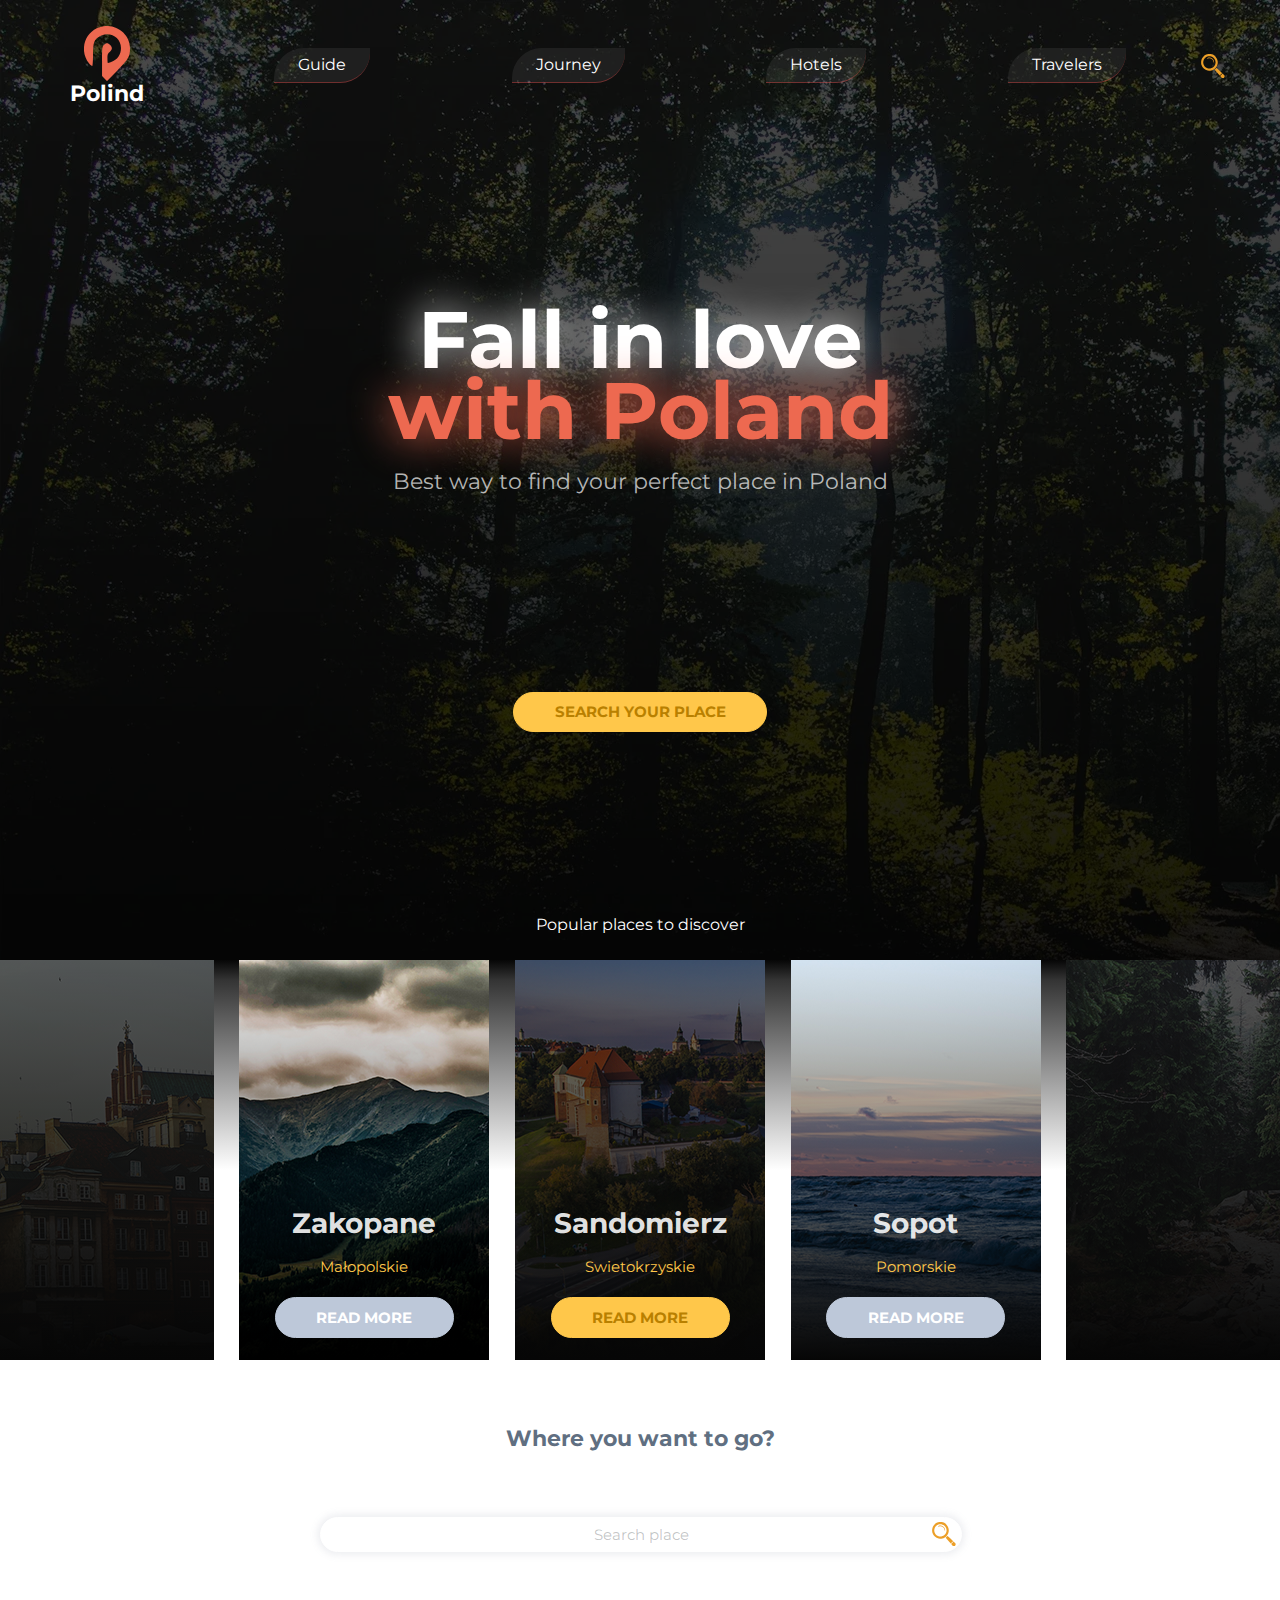
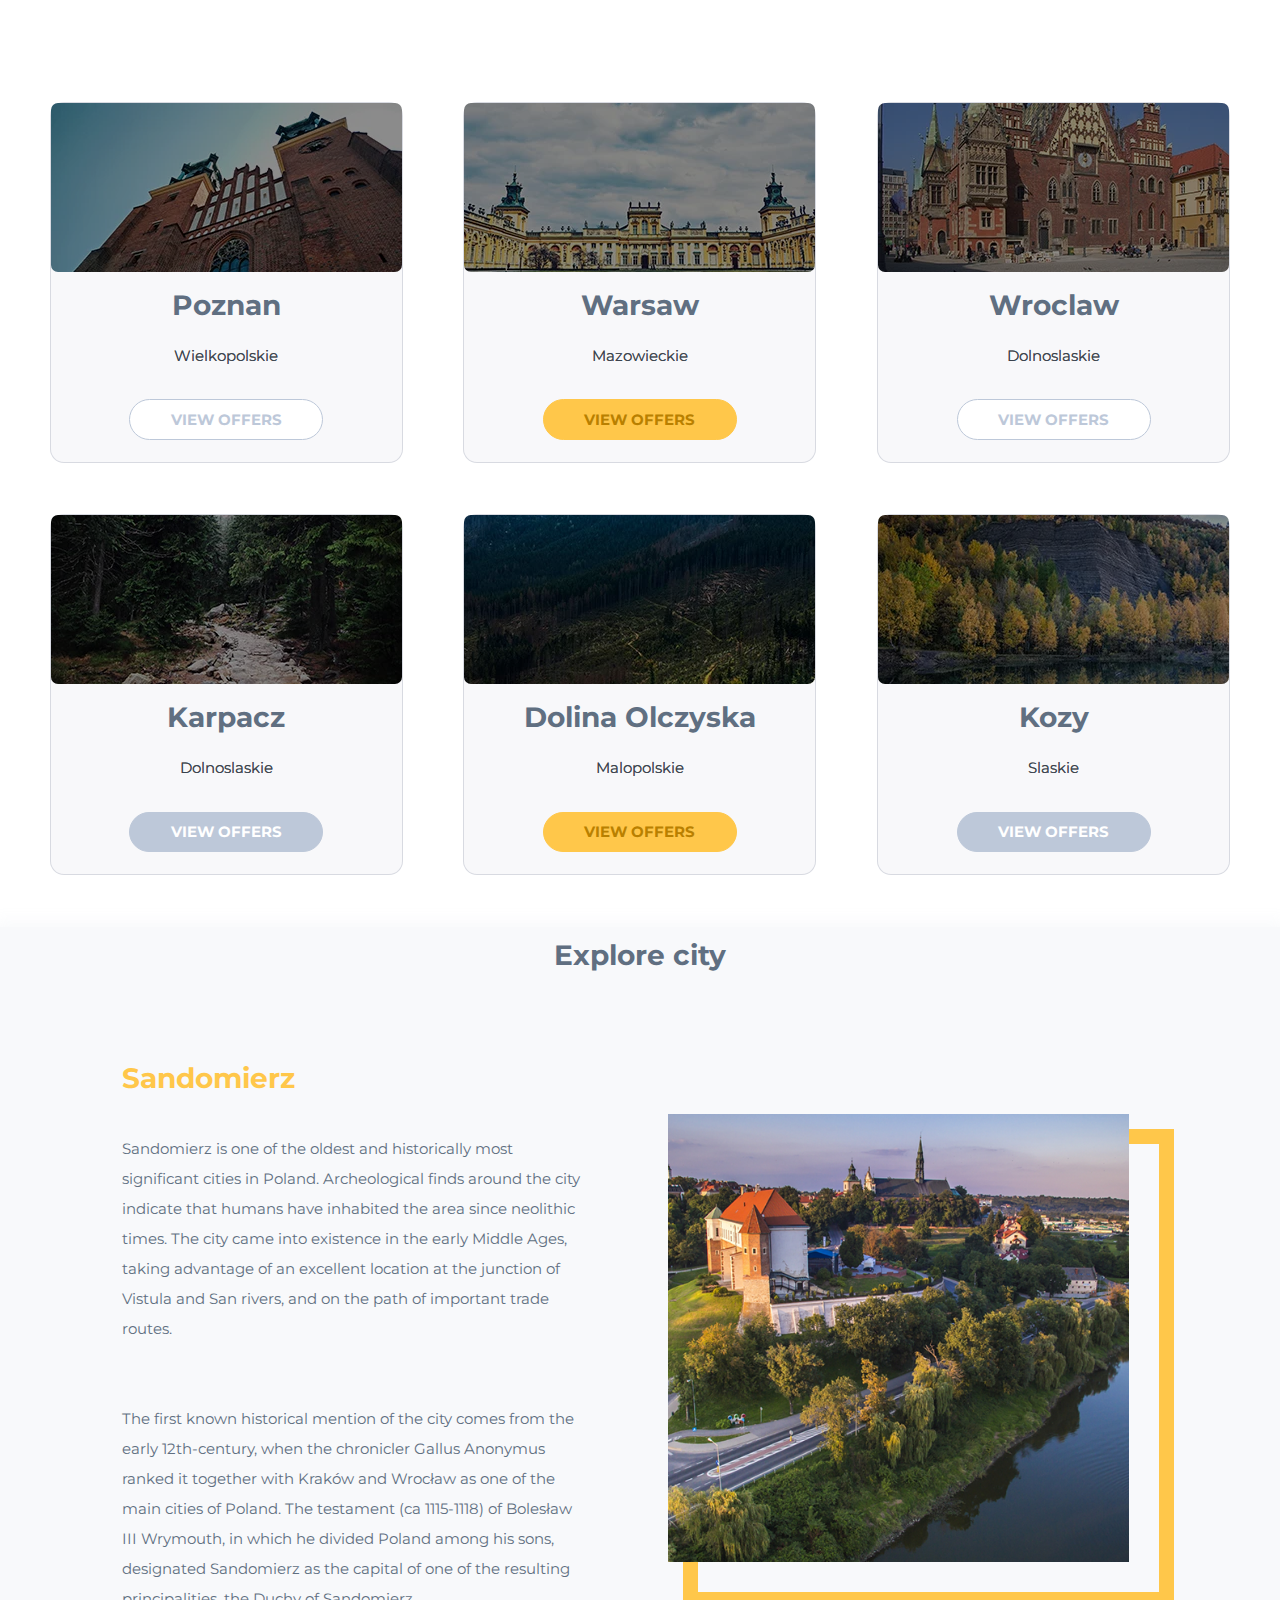
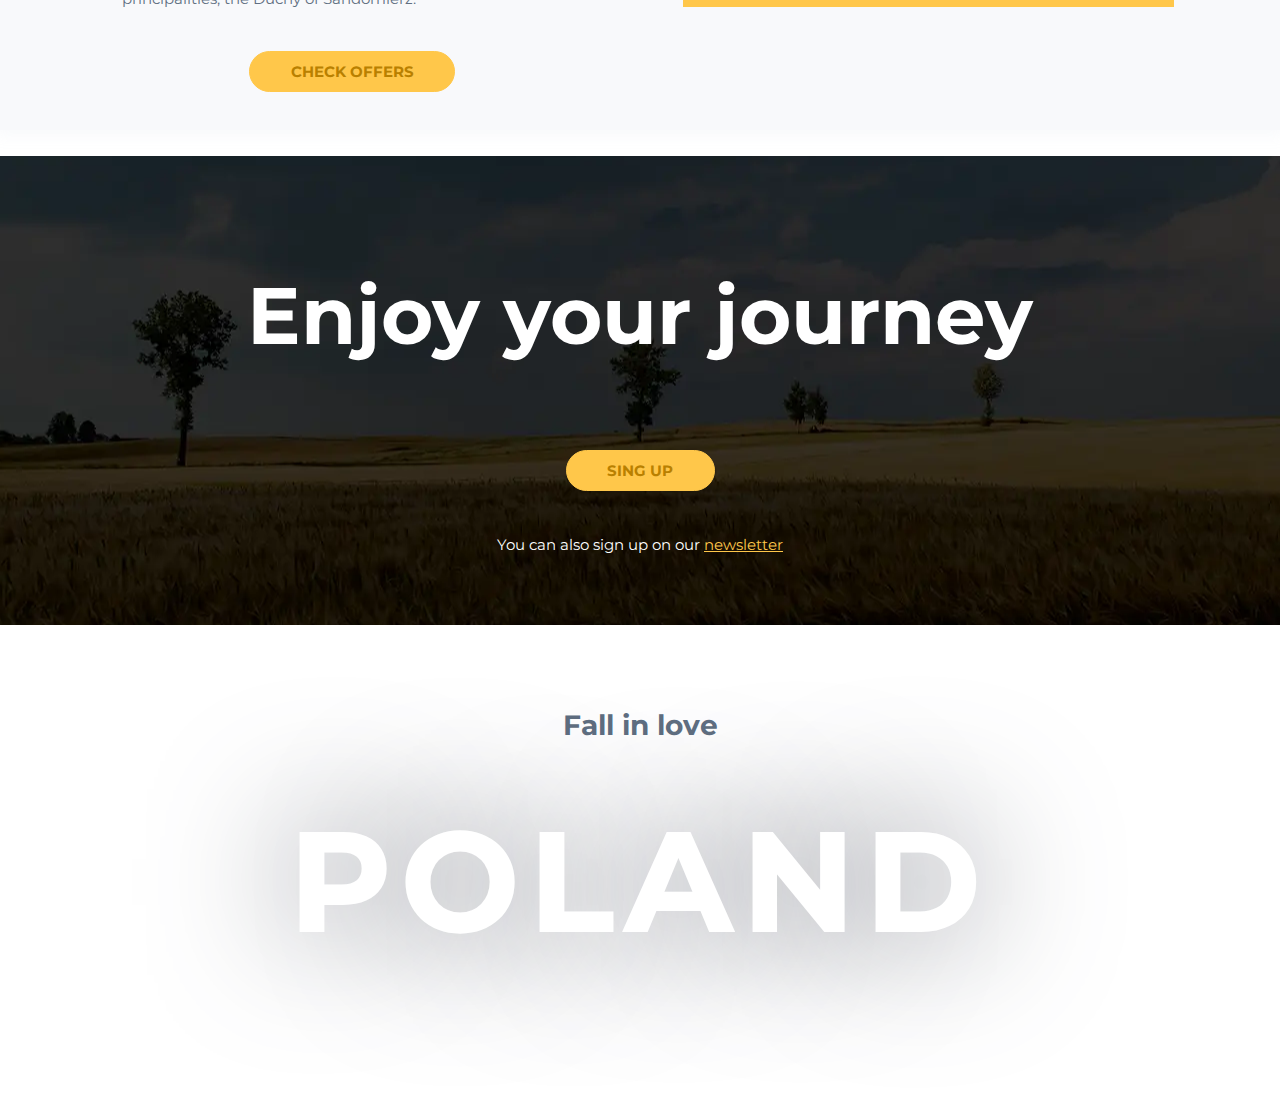
==== commit 9405629d: "add normalize.css" ====
--- a/index.html
+++ b/index.html
@@ -16,7 +16,7 @@
 
 <link href="https://fonts.googleapis.com/css2?family=Montserrat:wght@400;700&display=swap" rel="stylesheet">
 
-<link rel="stylesheet" href="css/reset.css"> 
+<link rel="stylesheet" href="css/normalize.css"> 
 <link rel="stylesheet" href="css/main.css"> 
 <script src="js/main.js" defer></script>
 
--- a/css/main.css
+++ b/css/main.css
@@ -351,7 +351,7 @@
   color: white;
   font-weight: bold;
   font-size: 40px;
-  animation: madword 3s 0.2s;
+  animation: madword 3s 0.5s;
 }
 @media only screen and (min-width: 576px) {
   .header__title-txt, .header__title-two-txt {
@@ -675,7 +675,7 @@
   color: white;
   font-weight: bold;
   font-size: 40px;
-  animation: madword 3s 0.2s;
+  animation: madword 3s 0.5s;
 }
 @media only screen and (min-width: 576px) {
   .header__title-txt, .header__title-two-txt {
